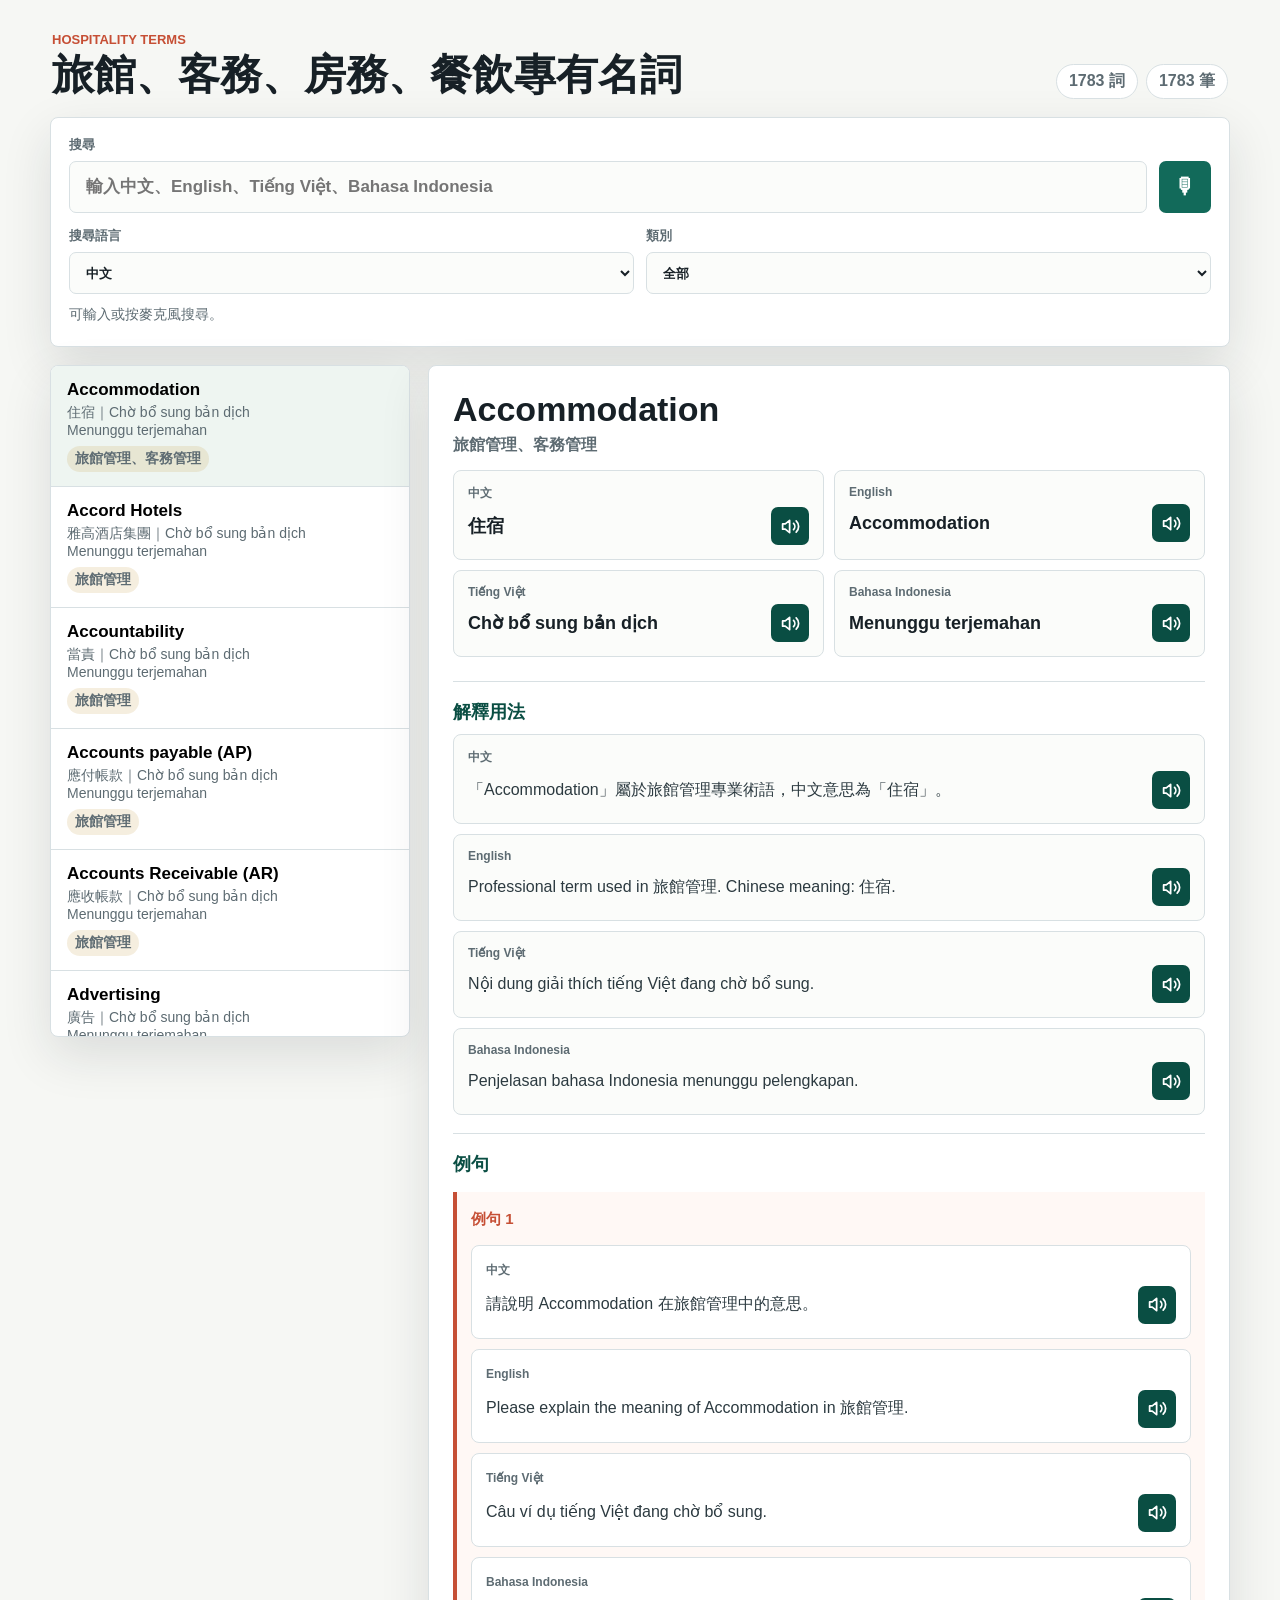
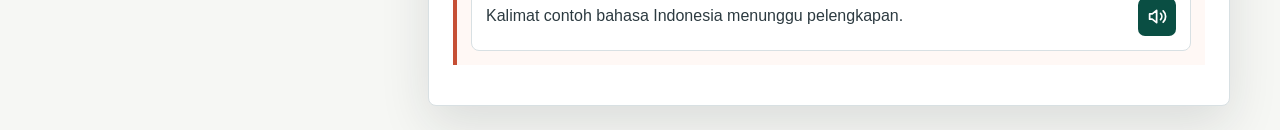
==== index.html @ dfbe57fc "Build hospitality terms learning app" ====
<!doctype html>
<html lang="zh-Hant">
  <head>
    <meta charset="utf-8">
    <meta name="viewport" content="width=device-width, initial-scale=1">
    <title>餐旅專有名詞學習 App</title>
    <link rel="stylesheet" href="styles.css">
  </head>
  <body>
    <main class="app-shell">
      <section class="workspace" aria-label="旅館專有名詞學習">
        <header class="topbar">
          <div>
            <p class="eyebrow">Hospitality Terms</p>
            <h1>旅館、客務、房務、餐飲專有名詞</h1>
          </div>
          <div class="stats" aria-label="學習統計">
            <span id="termCount">0 詞</span>
            <span id="matchCount">0 筆</span>
          </div>
        </header>

        <section class="search-panel" aria-label="搜尋與語音">
          <div class="search-row">
            <label class="search-box" for="searchInput">
              <span>搜尋</span>
              <input id="searchInput" type="search" autocomplete="off" placeholder="輸入中文、English、Tiếng Việt、Bahasa Indonesia">
            </label>
            <button id="voiceButton" class="icon-button" type="button" title="語音搜尋" aria-label="語音搜尋">🎙</button>
          </div>
          <div class="controls">
            <label>
              搜尋語言
              <select id="languageSelect">
                <option value="zh-TW">中文</option>
                <option value="en-US">English</option>
                <option value="vi-VN">Tiếng Việt</option>
                <option value="id-ID">Bahasa Indonesia</option>
              </select>
            </label>
            <label>
              類別
              <select id="categorySelect">
                <option value="all">全部</option>
              </select>
            </label>
          </div>
          <p id="statusText" class="status" role="status">可輸入或按麥克風搜尋。</p>
        </section>

        <section class="content-grid">
          <aside class="term-list" aria-label="詞彙列表">
            <div id="termList" class="list"></div>
          </aside>

          <article id="termDetail" class="detail" aria-live="polite">
            <div class="empty-state">
              <h2>選擇一個專有名詞</h2>
              <p>學生可以查詢翻譯、聽發音、看用法解釋與例句。</p>
            </div>
          </article>
        </section>
      </section>
    </main>

    <script src="app.js"></script>
  </body>
</html>
---- styles.css ----
:root {
  color-scheme: light;
  --ink: #172026;
  --muted: #5d6b72;
  --line: #d8e0e3;
  --soft: #eef5f1;
  --panel: #ffffff;
  --brand: #126a5a;
  --brand-strong: #0a4e43;
  --accent: #c64f35;
  --gold: #b8851f;
  --shadow: 0 18px 50px rgba(23, 32, 38, 0.12);
}

* {
  box-sizing: border-box;
}

body {
  margin: 0;
  min-height: 100vh;
  font-family: -apple-system, BlinkMacSystemFont, "Segoe UI", "Noto Sans TC", sans-serif;
  color: var(--ink);
  background: #f6f7f4;
}

button,
input,
select {
  font: inherit;
}

.app-shell {
  min-height: 100vh;
  padding: 24px;
}

.workspace {
  max-width: 1180px;
  margin: 0 auto;
}

.topbar {
  display: flex;
  align-items: flex-end;
  justify-content: space-between;
  gap: 20px;
  padding: 8px 2px 18px;
}

.eyebrow {
  margin: 0 0 4px;
  color: var(--accent);
  font-size: 13px;
  font-weight: 700;
  text-transform: uppercase;
}

h1,
h2,
h3,
p {
  margin-top: 0;
}

h1 {
  margin-bottom: 0;
  font-size: clamp(28px, 4vw, 42px);
  line-height: 1.15;
}

.stats {
  display: flex;
  gap: 8px;
  flex-wrap: wrap;
  justify-content: flex-end;
}

.stats span {
  display: inline-flex;
  align-items: center;
  min-height: 34px;
  padding: 6px 12px;
  border: 1px solid var(--line);
  border-radius: 999px;
  background: var(--panel);
  color: var(--muted);
  font-weight: 700;
}

.search-panel,
.detail,
.term-list {
  border: 1px solid var(--line);
  border-radius: 8px;
  background: var(--panel);
  box-shadow: var(--shadow);
}

.search-panel {
  padding: 18px;
  margin-bottom: 18px;
}

.search-row {
  display: grid;
  grid-template-columns: 1fr 52px;
  gap: 12px;
  align-items: end;
}

.search-box,
.controls label {
  display: grid;
  gap: 7px;
  color: var(--muted);
  font-size: 13px;
  font-weight: 700;
}

.search-box input,
.controls select {
  width: 100%;
  border: 1px solid var(--line);
  border-radius: 7px;
  background: #fbfcfa;
  color: var(--ink);
}

.search-box input {
  min-height: 52px;
  padding: 0 16px;
  font-size: 17px;
}

.controls select {
  min-height: 42px;
  padding: 0 12px;
}

.icon-button,
.speak-icon {
  border: 0;
  border-radius: 7px;
  background: var(--brand);
  color: #fff;
  cursor: pointer;
  font-weight: 800;
}

.icon-button {
  width: 52px;
  height: 52px;
  font-size: 22px;
}

.icon-button.listening {
  background: var(--accent);
}

.controls {
  display: grid;
  grid-template-columns: repeat(2, minmax(180px, 1fr));
  gap: 12px;
  margin-top: 14px;
}

.status {
  min-height: 22px;
  margin: 12px 0 0;
  color: var(--muted);
  font-size: 14px;
}

.content-grid {
  display: grid;
  grid-template-columns: minmax(260px, 360px) 1fr;
  gap: 18px;
  align-items: start;
}

.term-list {
  overflow: hidden;
}

.list {
  max-height: calc(100vh - 230px);
  overflow: auto;
}

.term-card {
  width: 100%;
  padding: 14px 16px;
  border: 0;
  border-bottom: 1px solid var(--line);
  background: transparent;
  text-align: left;
  cursor: pointer;
}

.term-card:hover,
.term-card.active {
  background: var(--soft);
}

.term-card strong {
  display: block;
  margin-bottom: 4px;
  font-size: 17px;
}

.term-card span {
  display: block;
  color: var(--muted);
  font-size: 14px;
}

.badge {
  display: inline-flex;
  width: fit-content;
  margin-top: 8px;
  padding: 4px 8px;
  border-radius: 999px;
  background: rgba(184, 133, 31, 0.14);
  color: #72500d;
  font-size: 12px;
  font-weight: 800;
}

.detail {
  min-height: 520px;
  padding: 24px;
}

.detail-header {
  display: grid;
  gap: 14px;
  margin-bottom: 24px;
}

.title-line {
  display: flex;
  align-items: flex-start;
  justify-content: space-between;
  gap: 16px;
}

.title-line h2 {
  margin-bottom: 6px;
  font-size: clamp(24px, 3vw, 34px);
}

.phonetic {
  color: var(--muted);
  font-weight: 700;
}

.translation-grid {
  display: grid;
  grid-template-columns: repeat(2, minmax(0, 1fr));
  gap: 10px;
}

.translation {
  padding: 14px;
  border: 1px solid var(--line);
  border-radius: 8px;
  background: #fbfcfa;
}

.translation span,
.language-row span {
  display: block;
  margin-bottom: 5px;
  color: var(--muted);
  font-size: 12px;
  font-weight: 800;
}

.translation strong {
  font-size: 18px;
}

.language-stack {
  display: grid;
  gap: 10px;
}

.language-row {
  padding: 14px;
  border: 1px solid var(--line);
  border-radius: 8px;
  background: #fbfcfa;
}

.language-row p {
  margin: 0;
  color: #2c3a40;
  line-height: 1.65;
}

.translation-line {
  display: grid;
  grid-template-columns: minmax(0, 1fr) 38px;
  gap: 10px;
  align-items: center;
}

.speak-icon {
  display: inline-grid;
  width: 38px;
  height: 38px;
  place-items: center;
  background: var(--brand-strong);
}

.speak-icon svg {
  width: 21px;
  height: 21px;
  fill: none;
  stroke: currentColor;
  stroke-linecap: round;
  stroke-linejoin: round;
  stroke-width: 2;
}

.section {
  padding-top: 18px;
  border-top: 1px solid var(--line);
}

.section + .section {
  margin-top: 18px;
}

.section h3 {
  margin-bottom: 10px;
  color: var(--brand-strong);
  font-size: 18px;
}

.section li {
  color: #2c3a40;
  line-height: 1.75;
}

.examples {
  display: grid;
  gap: 12px;
  padding: 0;
  list-style: none;
}

.example-card {
  padding: 14px;
  border-left: 4px solid var(--accent);
  background: #fff8f5;
}

.example-card h4 {
  margin: 0 0 12px;
  color: var(--accent);
  font-size: 15px;
}

.example-card .language-row {
  background: #ffffff;
}

.example-card .language-row + .language-row {
  margin-top: 10px;
}

.empty-state {
  display: grid;
  min-height: 430px;
  place-content: center;
  text-align: center;
  color: var(--muted);
}

.empty-state h2 {
  color: var(--ink);
}

@media (max-width: 820px) {
  .app-shell {
    padding: 14px;
  }

  .topbar,
  .title-line {
    align-items: flex-start;
    flex-direction: column;
  }

  .content-grid {
    grid-template-columns: 1fr;
  }

  .list {
    max-height: 280px;
  }

  .translation-grid,
  .controls {
    grid-template-columns: 1fr;
  }
}
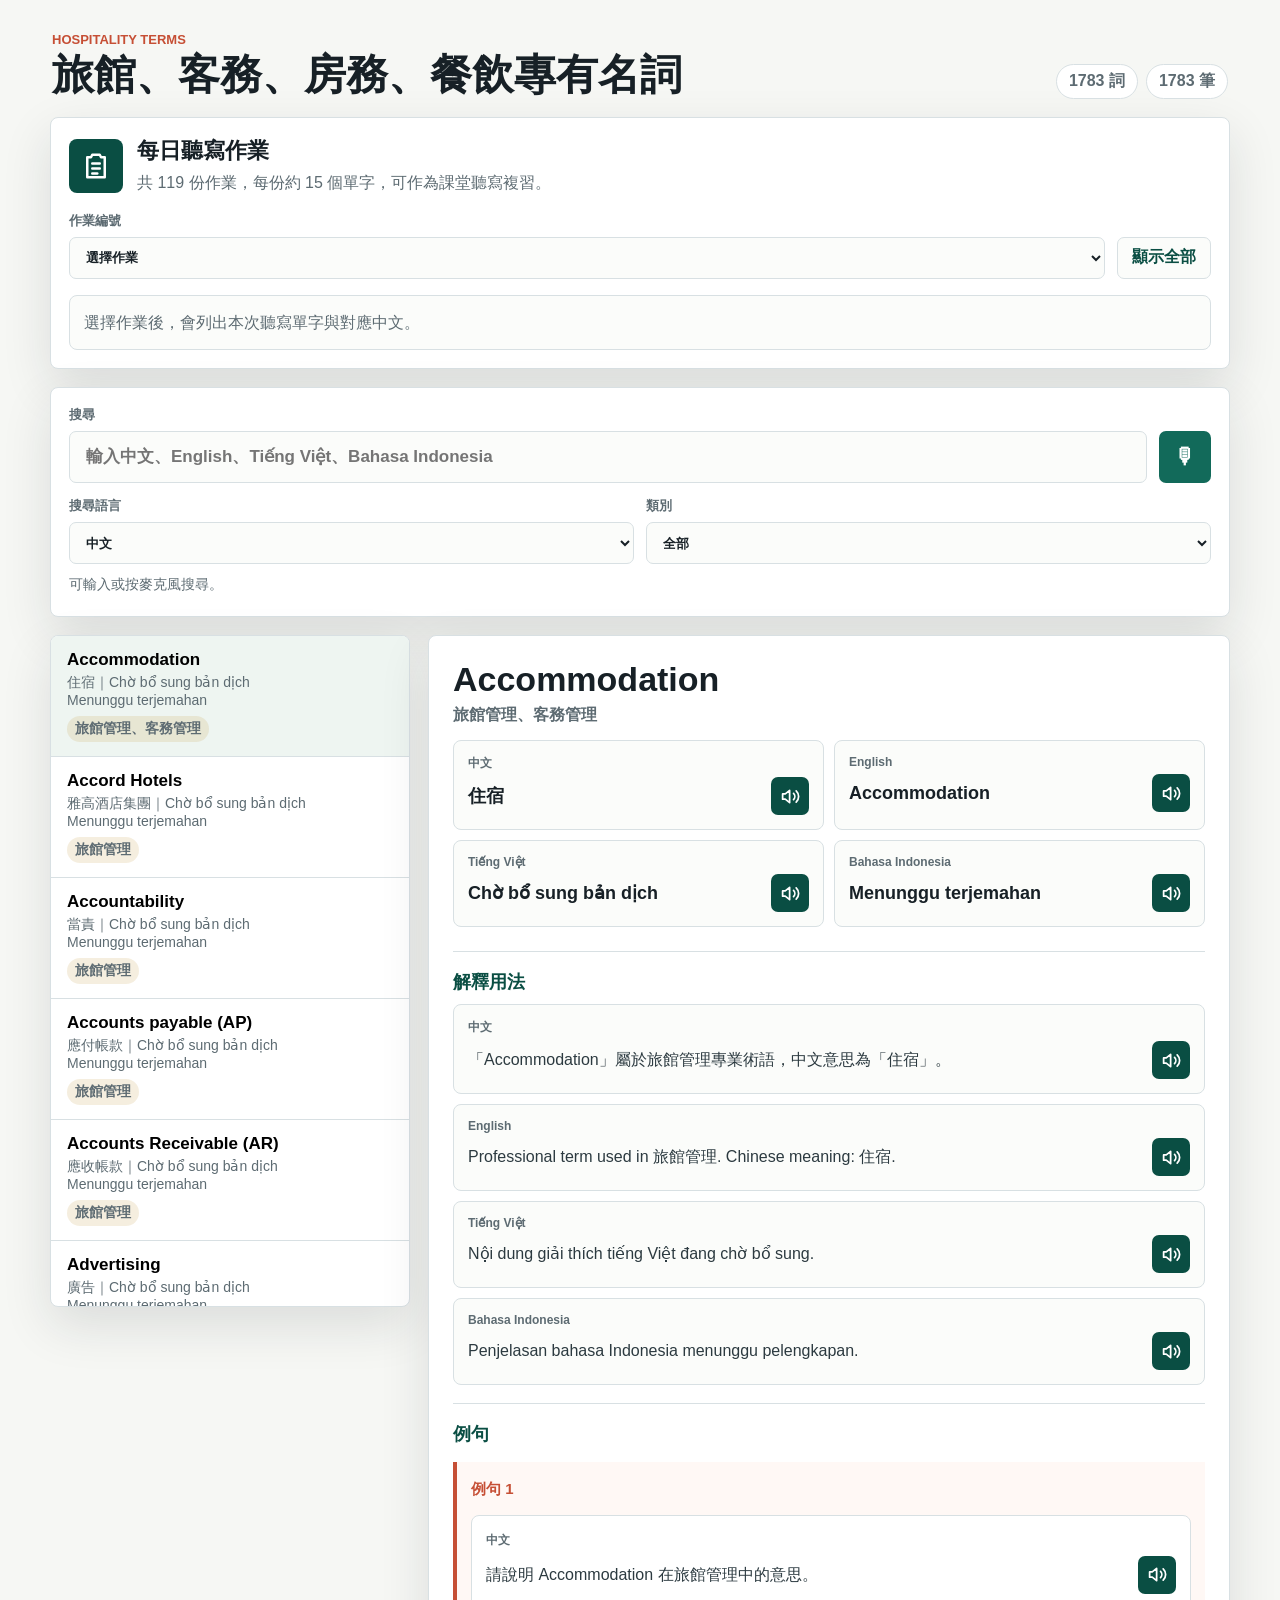
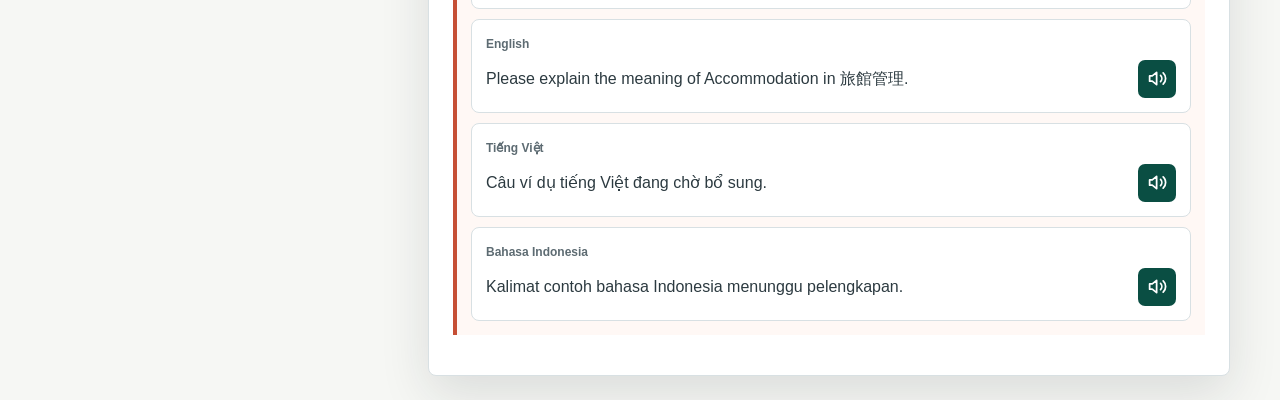
==== commit 76727f9f: "Add daily dictation assignments" ====
--- a/index.html
+++ b/index.html
@@ -19,6 +19,35 @@
             <span id="matchCount">0 筆</span>
           </div>
         </header>
+
+        <section class="assignment-panel" aria-label="每日作業">
+          <div class="assignment-heading">
+            <div class="assignment-icon" aria-hidden="true">
+              <svg viewBox="0 0 24 24">
+                <path d="M9 3h6l1 2h3v16H5V5h3l1-2Z"></path>
+                <path d="M9 10h6"></path>
+                <path d="M9 14h6"></path>
+                <path d="M9 18h4"></path>
+              </svg>
+            </div>
+            <div>
+              <h2>每日聽寫作業</h2>
+              <p id="assignmentSummary">每份約 15 個單字，老師可指定作業編號複習。</p>
+            </div>
+          </div>
+          <div class="assignment-controls">
+            <label>
+              作業編號
+              <select id="assignmentSelect">
+                <option value="">選擇作業</option>
+              </select>
+            </label>
+            <button id="clearAssignmentButton" class="secondary-button" type="button">顯示全部</button>
+          </div>
+          <div id="assignmentDetail" class="assignment-detail">
+            <p>選擇作業後，會列出本次聽寫單字與對應中文。</p>
+          </div>
+        </section>
 
         <section class="search-panel" aria-label="搜尋與語音">
           <div class="search-row">
--- a/styles.css
+++ b/styles.css
@@ -88,6 +88,7 @@
   font-weight: 700;
 }
 
+.assignment-panel,
 .search-panel,
 .detail,
 .term-list {
@@ -95,6 +96,159 @@
   border-radius: 8px;
   background: var(--panel);
   box-shadow: var(--shadow);
+}
+
+.assignment-panel {
+  display: grid;
+  gap: 16px;
+  padding: 18px;
+  margin-bottom: 18px;
+}
+
+.assignment-heading {
+  display: grid;
+  grid-template-columns: 54px 1fr;
+  gap: 14px;
+  align-items: center;
+}
+
+.assignment-heading h2 {
+  margin-bottom: 4px;
+  font-size: 22px;
+}
+
+.assignment-heading p,
+.assignment-detail p {
+  margin-bottom: 0;
+  color: var(--muted);
+  line-height: 1.6;
+}
+
+.assignment-icon {
+  display: grid;
+  width: 54px;
+  height: 54px;
+  place-items: center;
+  border-radius: 8px;
+  background: var(--brand-strong);
+  color: #fff;
+}
+
+.assignment-icon svg {
+  width: 30px;
+  height: 30px;
+  fill: none;
+  stroke: currentColor;
+  stroke-linecap: round;
+  stroke-linejoin: round;
+  stroke-width: 2;
+}
+
+.assignment-controls {
+  display: grid;
+  grid-template-columns: minmax(180px, 1fr) auto;
+  gap: 12px;
+  align-items: end;
+}
+
+.assignment-controls label {
+  display: grid;
+  gap: 7px;
+  color: var(--muted);
+  font-size: 13px;
+  font-weight: 700;
+}
+
+.assignment-controls select {
+  width: 100%;
+  min-height: 42px;
+  padding: 0 12px;
+  border: 1px solid var(--line);
+  border-radius: 7px;
+  background: #fbfcfa;
+  color: var(--ink);
+}
+
+.secondary-button {
+  min-height: 42px;
+  padding: 0 14px;
+  border: 1px solid var(--line);
+  border-radius: 7px;
+  background: #fbfcfa;
+  color: var(--brand-strong);
+  cursor: pointer;
+  font-weight: 800;
+}
+
+.assignment-detail {
+  padding: 14px;
+  border: 1px solid var(--line);
+  border-radius: 8px;
+  background: #fbfcfa;
+}
+
+.assignment-callout {
+  display: grid;
+  gap: 4px;
+  margin-bottom: 12px;
+  padding-bottom: 12px;
+  border-bottom: 1px solid var(--line);
+}
+
+.assignment-callout strong {
+  color: var(--accent);
+  font-size: 18px;
+}
+
+.assignment-terms {
+  display: grid;
+  grid-template-columns: repeat(3, minmax(0, 1fr));
+  gap: 8px;
+  margin: 0;
+  padding: 0;
+  list-style: none;
+}
+
+.assignment-terms li {
+  display: grid;
+  grid-template-columns: 30px minmax(0, 1fr);
+  gap: 8px;
+  align-items: center;
+  min-height: 48px;
+  padding: 8px;
+  border: 1px solid var(--line);
+  border-radius: 7px;
+  background: #ffffff;
+}
+
+.assignment-terms li span {
+  display: grid;
+  width: 30px;
+  height: 30px;
+  place-items: center;
+  border-radius: 999px;
+  background: var(--soft);
+  color: var(--brand-strong);
+  font-size: 12px;
+  font-weight: 900;
+}
+
+.assignment-terms li strong,
+.assignment-terms li em {
+  display: block;
+  min-width: 0;
+  overflow-wrap: anywhere;
+}
+
+.assignment-terms li strong {
+  font-size: 14px;
+}
+
+.assignment-terms li em {
+  grid-column: 2;
+  color: var(--muted);
+  font-size: 13px;
+  font-style: normal;
 }
 
 .search-panel {
@@ -403,7 +557,12 @@
   }
 
   .translation-grid,
-  .controls {
+  .controls,
+  .assignment-controls {
     grid-template-columns: 1fr;
   }
-}
+
+  .assignment-terms {
+    grid-template-columns: 1fr;
+  }
+}
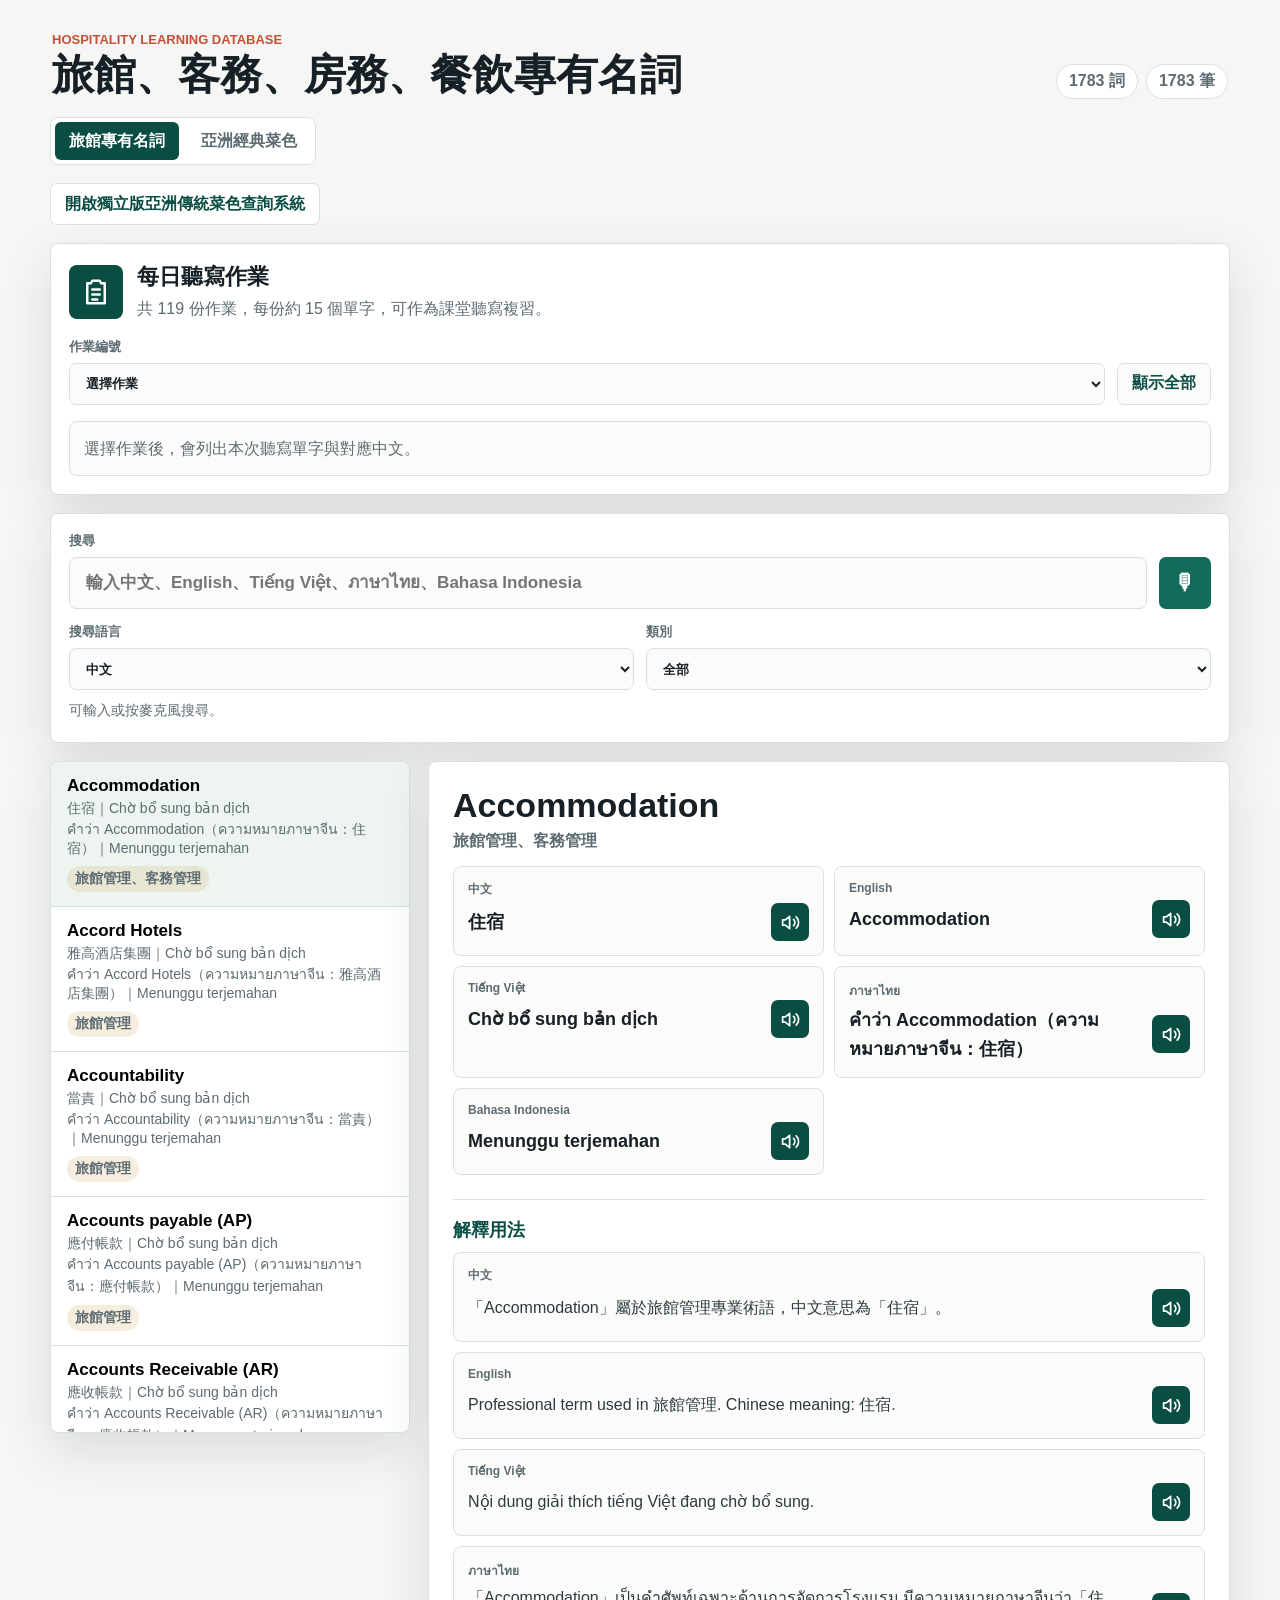
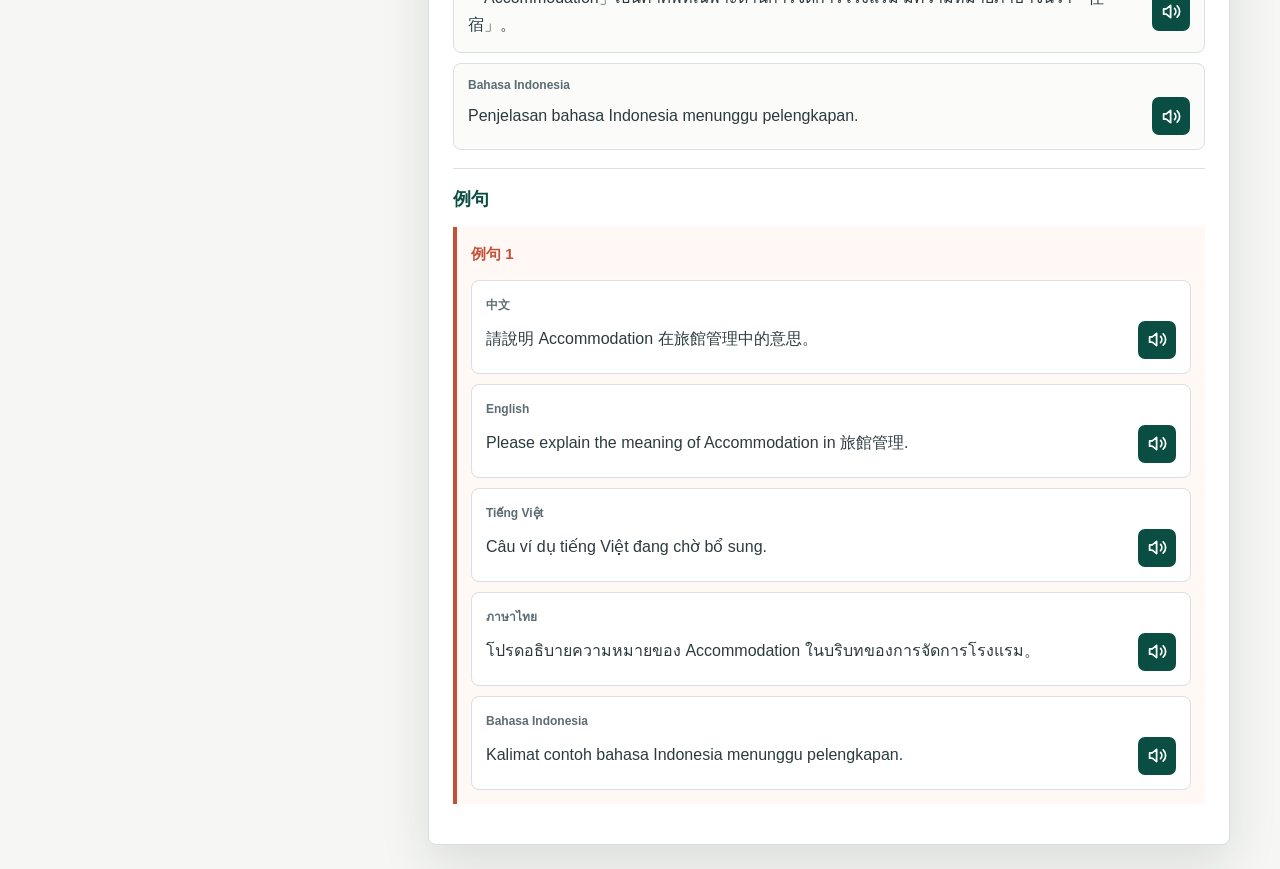
==== commit ef6f96ef: "Publish Thai hospitality terms and Asian foods pages" ====
--- a/index.html
+++ b/index.html
@@ -3,22 +3,29 @@
   <head>
     <meta charset="utf-8">
     <meta name="viewport" content="width=device-width, initial-scale=1">
-    <title>餐旅專有名詞學習 App</title>
-    <link rel="stylesheet" href="styles.css">
+    <title>餐旅專有名詞與亞洲經典菜色查詢 App</title>
+    <link rel="stylesheet" href="styles.css?v=20260605-asian-foods">
   </head>
   <body>
     <main class="app-shell">
       <section class="workspace" aria-label="旅館專有名詞學習">
         <header class="topbar">
           <div>
-            <p class="eyebrow">Hospitality Terms</p>
-            <h1>旅館、客務、房務、餐飲專有名詞</h1>
+            <p class="eyebrow">Hospitality Learning Database</p>
+            <h1 id="pageTitle">旅館、客務、房務、餐飲專有名詞</h1>
           </div>
           <div class="stats" aria-label="學習統計">
             <span id="termCount">0 詞</span>
             <span id="matchCount">0 筆</span>
           </div>
         </header>
+
+        <nav class="mode-tabs" aria-label="資料庫切換">
+          <button id="termsModeButton" class="mode-tab active" type="button">旅館專有名詞</button>
+          <button id="foodsModeButton" class="mode-tab" type="button">亞洲經典菜色</button>
+        </nav>
+
+        <a class="independent-link" href="asian-foods.html">開啟獨立版亞洲傳統菜色查詢系統</a>
 
         <section class="assignment-panel" aria-label="每日作業">
           <div class="assignment-heading">
@@ -53,7 +60,7 @@
           <div class="search-row">
             <label class="search-box" for="searchInput">
               <span>搜尋</span>
-              <input id="searchInput" type="search" autocomplete="off" placeholder="輸入中文、English、Tiếng Việt、Bahasa Indonesia">
+              <input id="searchInput" type="search" autocomplete="off" placeholder="輸入中文、English、Tiếng Việt、ภาษาไทย、Bahasa Indonesia">
             </label>
             <button id="voiceButton" class="icon-button" type="button" title="語音搜尋" aria-label="語音搜尋">🎙</button>
           </div>
@@ -64,7 +71,20 @@
                 <option value="zh-TW">中文</option>
                 <option value="en-US">English</option>
                 <option value="vi-VN">Tiếng Việt</option>
+                <option value="th-TH">ภาษาไทย</option>
                 <option value="id-ID">Bahasa Indonesia</option>
+              </select>
+            </label>
+            <label id="countryFilter" hidden>
+              國家
+              <select id="countrySelect">
+                <option value="all">全部國家</option>
+              </select>
+            </label>
+            <label id="cuisineFilter" hidden>
+              八大菜系
+              <select id="cuisineSelect">
+                <option value="all">全部菜系</option>
               </select>
             </label>
             <label>
@@ -92,6 +112,6 @@
       </section>
     </main>
 
-    <script src="app.js"></script>
+    <script src="app.js?v=20260605-asian-foods"></script>
   </body>
 </html>
--- a/styles.css
+++ b/styles.css
@@ -16,6 +16,10 @@
   box-sizing: border-box;
 }
 
+[hidden] {
+  display: none !important;
+}
+
 body {
   margin: 0;
   min-height: 100vh;
@@ -86,6 +90,47 @@
   background: var(--panel);
   color: var(--muted);
   font-weight: 700;
+}
+
+.mode-tabs {
+  display: flex;
+  gap: 8px;
+  margin: 0 0 18px;
+  padding: 4px;
+  width: fit-content;
+  border: 1px solid var(--line);
+  border-radius: 8px;
+  background: var(--panel);
+}
+
+.mode-tab {
+  min-height: 38px;
+  padding: 0 14px;
+  border: 0;
+  border-radius: 6px;
+  background: transparent;
+  color: var(--muted);
+  cursor: pointer;
+  font-weight: 900;
+}
+
+.mode-tab.active {
+  background: var(--brand-strong);
+  color: #ffffff;
+}
+
+.independent-link {
+  display: inline-flex;
+  align-items: center;
+  min-height: 42px;
+  margin: 0 0 18px;
+  padding: 0 14px;
+  border: 1px solid var(--line);
+  border-radius: 7px;
+  background: var(--panel);
+  color: var(--brand-strong);
+  font-weight: 900;
+  text-decoration: none;
 }
 
 .assignment-panel,
@@ -202,29 +247,28 @@
 
 .assignment-terms {
   display: grid;
-  grid-template-columns: repeat(3, minmax(0, 1fr));
+  grid-template-columns: repeat(2, minmax(0, 1fr));
   gap: 8px;
   margin: 0;
   padding: 0;
   list-style: none;
 }
 
-.assignment-terms li {
-  display: grid;
-  grid-template-columns: 30px minmax(0, 1fr);
-  gap: 8px;
-  align-items: center;
-  min-height: 48px;
-  padding: 8px;
+.assignment-term-card {
+  display: grid;
+  grid-template-columns: 34px minmax(0, 1fr);
+  gap: 10px;
+  align-items: start;
+  padding: 12px;
   border: 1px solid var(--line);
   border-radius: 7px;
   background: #ffffff;
 }
 
-.assignment-terms li span {
-  display: grid;
-  width: 30px;
-  height: 30px;
+.assignment-term-number {
+  display: grid;
+  width: 34px;
+  height: 34px;
   place-items: center;
   border-radius: 999px;
   background: var(--soft);
@@ -233,22 +277,55 @@
   font-weight: 900;
 }
 
-.assignment-terms li strong,
-.assignment-terms li em {
-  display: block;
+.assignment-term-body {
   min-width: 0;
+}
+
+.assignment-term-body h4 {
+  margin: 0 0 10px;
+  color: var(--ink);
+  font-size: 16px;
   overflow-wrap: anywhere;
 }
 
-.assignment-terms li strong {
-  font-size: 14px;
-}
-
-.assignment-terms li em {
-  grid-column: 2;
-  color: var(--muted);
+.assignment-language-list {
+  display: grid;
+  gap: 7px;
+}
+
+.assignment-language-row {
+  display: grid;
+  grid-template-columns: 88px minmax(0, 1fr) 34px;
+  gap: 8px;
+  align-items: center;
+  min-height: 38px;
+  padding: 7px;
+  border: 1px solid var(--line);
+  border-radius: 7px;
+  background: #fbfcfa;
+}
+
+.assignment-language-row span {
+  color: var(--muted);
+  font-size: 12px;
+  font-weight: 800;
+}
+
+.assignment-language-row strong {
+  min-width: 0;
+  color: #2c3a40;
   font-size: 13px;
-  font-style: normal;
+  overflow-wrap: anywhere;
+}
+
+.assignment-language-row .speak-icon {
+  width: 34px;
+  height: 34px;
+}
+
+.assignment-language-row .speak-icon svg {
+  width: 18px;
+  height: 18px;
 }
 
 .search-panel {
@@ -350,6 +427,10 @@
   background: transparent;
   text-align: left;
   cursor: pointer;
+}
+
+.term-card.food-card {
+  display: block;
 }
 
 .term-card:hover,
@@ -381,6 +462,35 @@
   font-weight: 800;
 }
 
+.country-chip,
+.cuisine-chip {
+  display: inline-flex;
+  width: fit-content;
+  margin-top: 8px;
+  padding: 4px 8px;
+  border-radius: 999px;
+  background: rgba(18, 106, 90, 0.12);
+  color: var(--brand-strong);
+  font-size: 12px;
+  font-weight: 900;
+}
+
+.cuisine-chip {
+  background: rgba(198, 79, 53, 0.12);
+  color: #973b27;
+}
+
+.food-chip-row {
+  display: flex;
+  flex-wrap: wrap;
+  gap: 8px;
+}
+
+.food-chip-row .country-chip,
+.food-chip-row .cuisine-chip {
+  margin-top: 0;
+}
+
 .detail {
   min-height: 520px;
   padding: 24px;
@@ -390,6 +500,43 @@
   display: grid;
   gap: 14px;
   margin-bottom: 24px;
+}
+
+.food-hero {
+  display: block;
+  margin-bottom: 24px;
+}
+
+.food-hero-body {
+  display: grid;
+  align-content: center;
+  gap: 10px;
+  min-width: 0;
+}
+
+.food-hero-body h2 {
+  margin: 0;
+  font-size: clamp(26px, 4vw, 40px);
+  line-height: 1.12;
+}
+
+.link-actions {
+  display: flex;
+  flex-wrap: wrap;
+  gap: 10px;
+  margin-top: 8px;
+}
+
+.link-actions a {
+  display: inline-flex;
+  align-items: center;
+  min-height: 40px;
+  padding: 0 13px;
+  border-radius: 7px;
+  background: var(--brand);
+  color: #ffffff;
+  font-weight: 900;
+  text-decoration: none;
 }
 
 .title-line {
@@ -525,6 +672,17 @@
   margin-top: 10px;
 }
 
+.story-text {
+  margin-bottom: 0;
+  padding: 16px;
+  border: 1px solid var(--line);
+  border-left: 4px solid var(--gold);
+  border-radius: 8px;
+  background: #fffaf0;
+  color: #2c3a40;
+  line-height: 1.8;
+}
+
 .empty-state {
   display: grid;
   min-height: 430px;
@@ -562,7 +720,19 @@
     grid-template-columns: 1fr;
   }
 
+  .mode-tabs {
+    width: 100%;
+  }
+
+  .mode-tab {
+    flex: 1;
+  }
+
   .assignment-terms {
     grid-template-columns: 1fr;
   }
-}
+
+  .assignment-language-row {
+    grid-template-columns: 74px minmax(0, 1fr) 34px;
+  }
+}
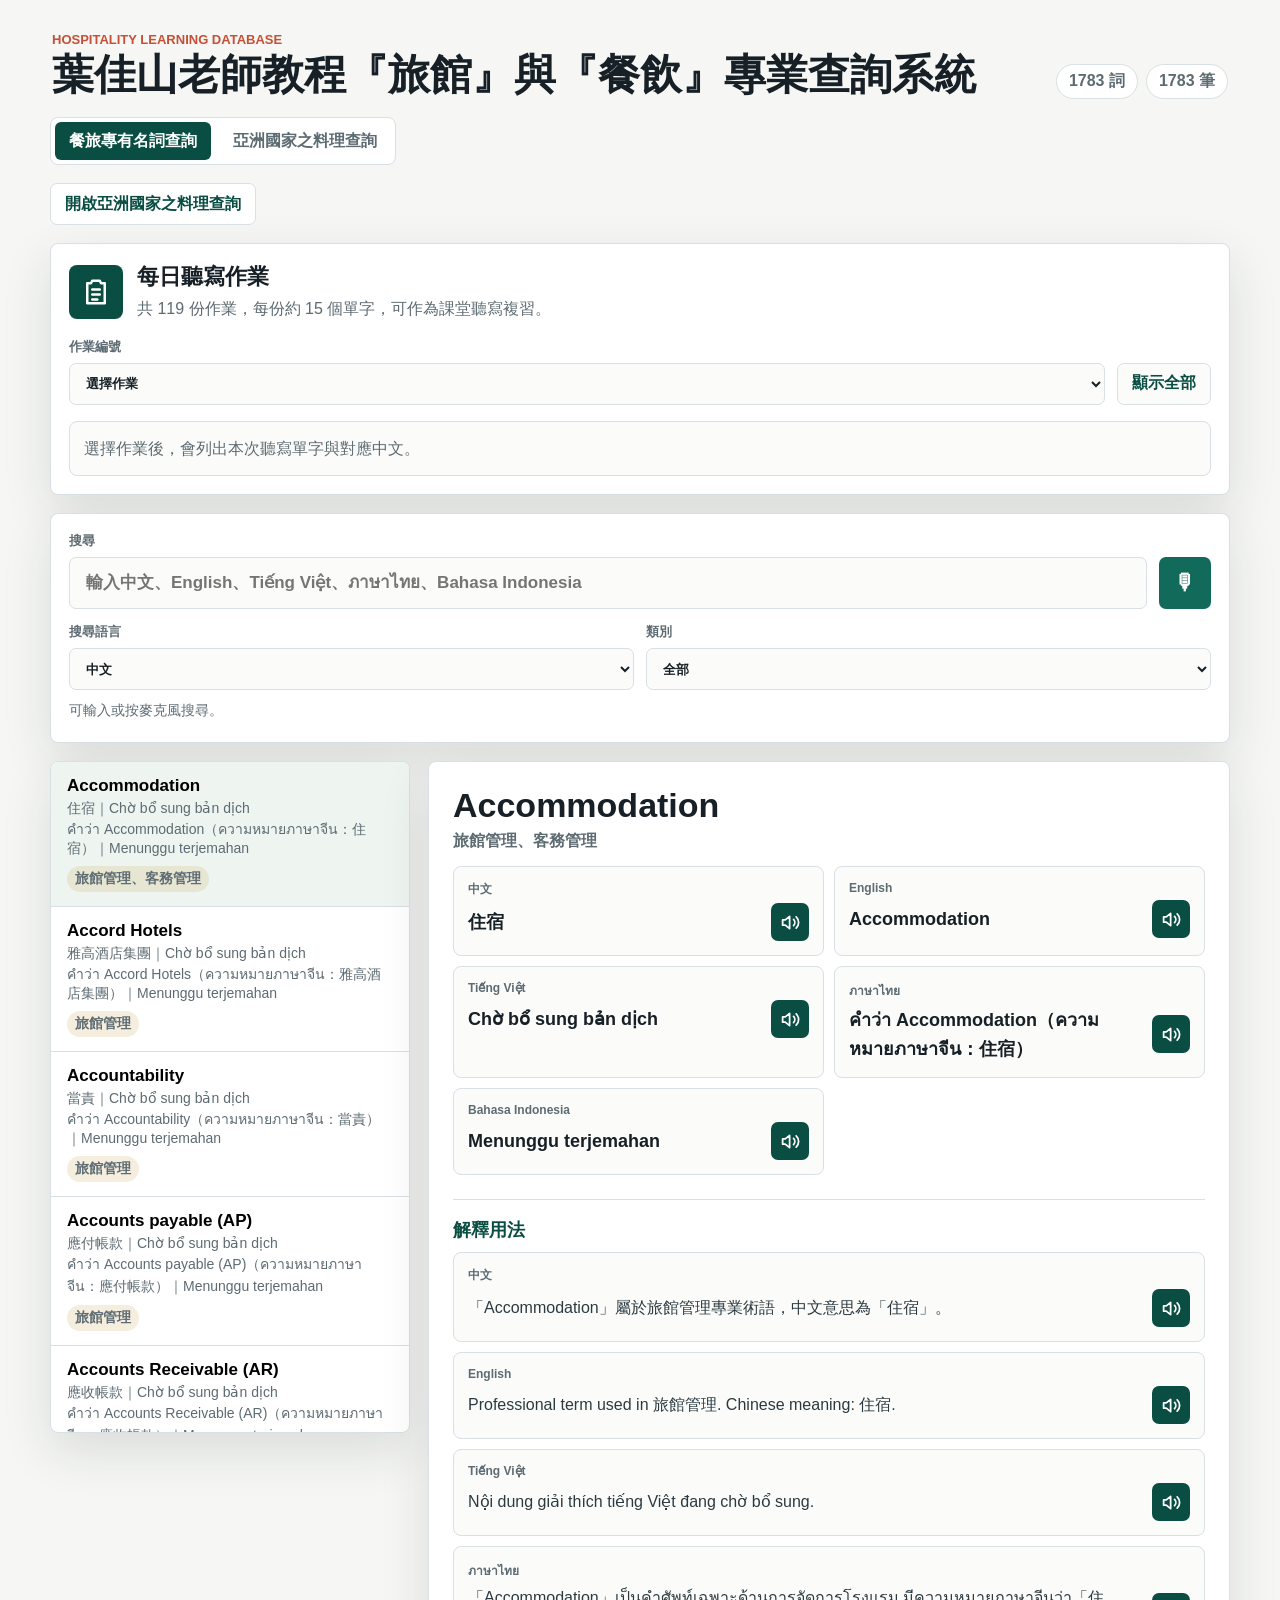
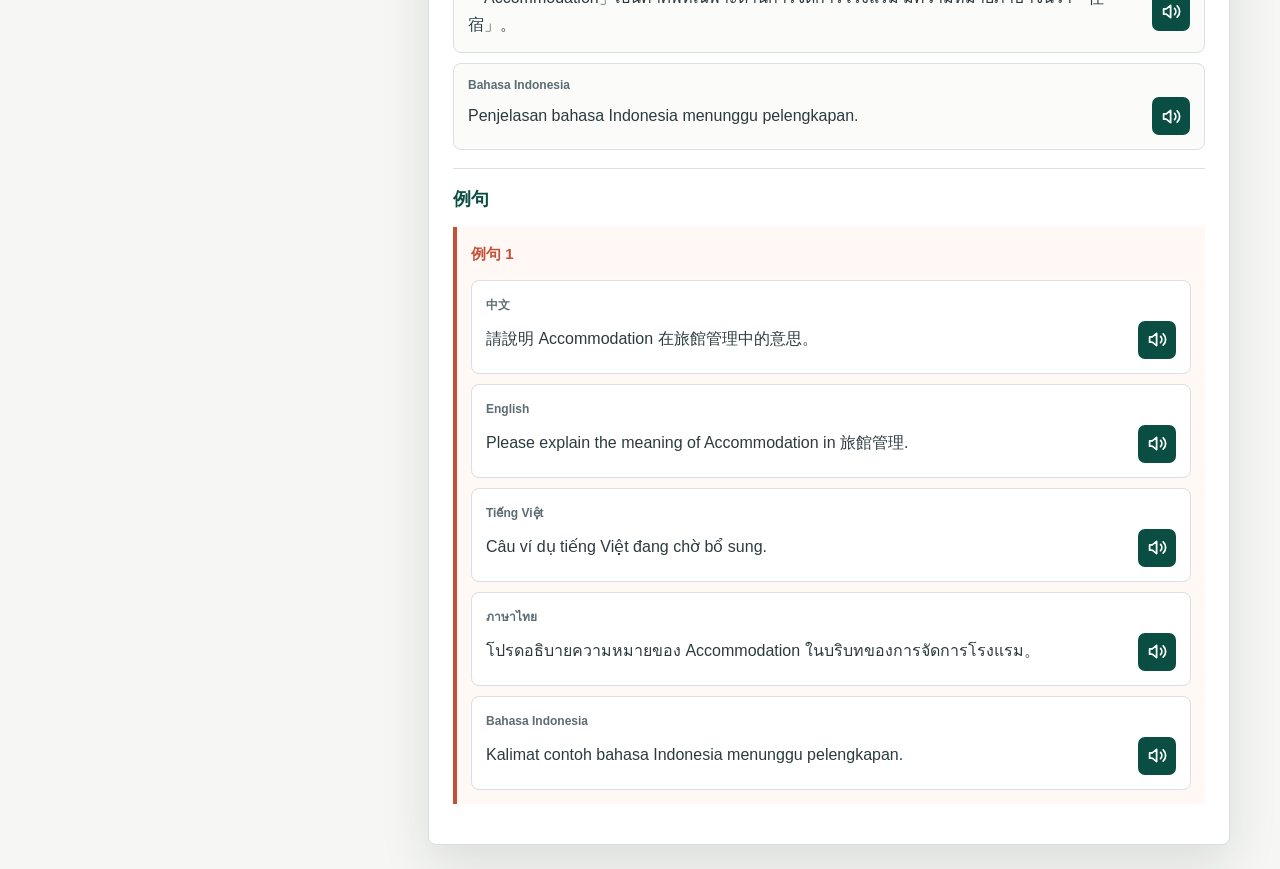
==== commit f706d475: "Rename hospitality and cuisine search sections" ====
--- a/index.html
+++ b/index.html
@@ -3,16 +3,16 @@
   <head>
     <meta charset="utf-8">
     <meta name="viewport" content="width=device-width, initial-scale=1">
-    <title>餐旅專有名詞與亞洲經典菜色查詢 App</title>
-    <link rel="stylesheet" href="styles.css?v=20260605-asian-foods">
+    <title>葉佳山老師教程『旅館』與『餐飲』專業查詢系統</title>
+    <link rel="stylesheet" href="styles.css?v=20260606-names">
   </head>
   <body>
     <main class="app-shell">
-      <section class="workspace" aria-label="旅館專有名詞學習">
+      <section class="workspace" aria-label="葉佳山老師教程『旅館』與『餐飲』專業查詢系統">
         <header class="topbar">
           <div>
             <p class="eyebrow">Hospitality Learning Database</p>
-            <h1 id="pageTitle">旅館、客務、房務、餐飲專有名詞</h1>
+            <h1 id="pageTitle">葉佳山老師教程『旅館』與『餐飲』專業查詢系統</h1>
           </div>
           <div class="stats" aria-label="學習統計">
             <span id="termCount">0 詞</span>
@@ -21,11 +21,11 @@
         </header>
 
         <nav class="mode-tabs" aria-label="資料庫切換">
-          <button id="termsModeButton" class="mode-tab active" type="button">旅館專有名詞</button>
-          <button id="foodsModeButton" class="mode-tab" type="button">亞洲經典菜色</button>
+          <button id="termsModeButton" class="mode-tab active" type="button">餐旅專有名詞查詢</button>
+          <button id="foodsModeButton" class="mode-tab" type="button">亞洲國家之料理查詢</button>
         </nav>
 
-        <a class="independent-link" href="asian-foods.html">開啟獨立版亞洲傳統菜色查詢系統</a>
+        <a class="independent-link" href="asian-foods.html">開啟亞洲國家之料理查詢</a>
 
         <section class="assignment-panel" aria-label="每日作業">
           <div class="assignment-heading">
@@ -112,6 +112,6 @@
       </section>
     </main>
 
-    <script src="app.js?v=20260605-asian-foods"></script>
+    <script src="app.js?v=20260606-names"></script>
   </body>
 </html>
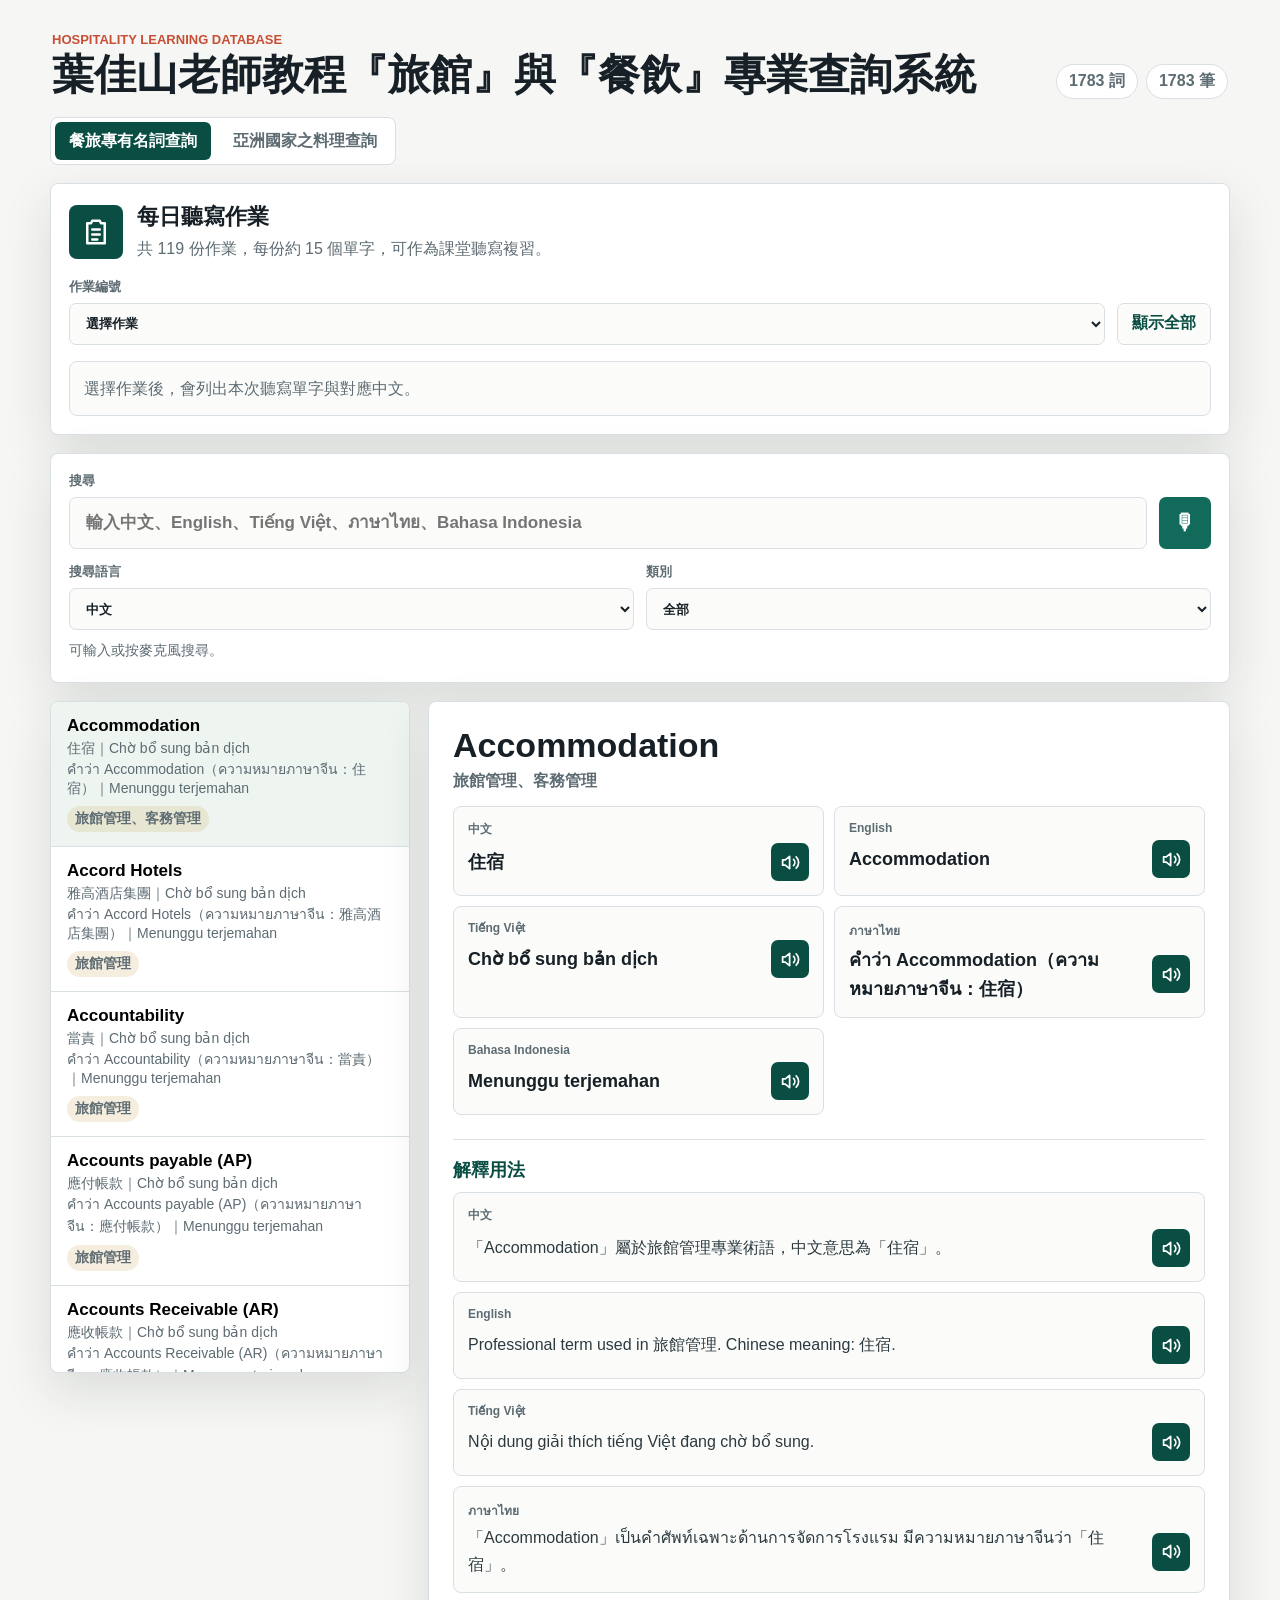
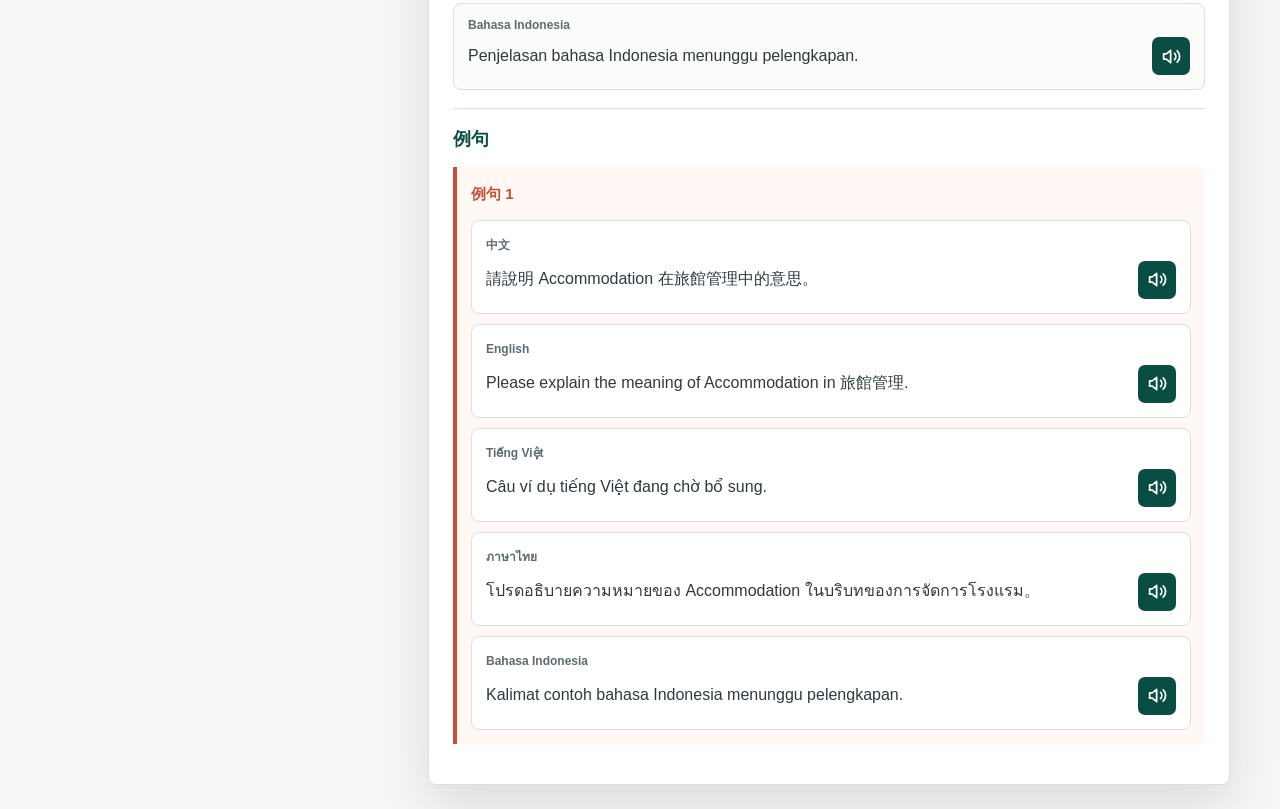
==== commit ba2e3e69: "Remove standalone cuisine link from homepage" ====
--- a/index.html
+++ b/index.html
@@ -24,8 +24,6 @@
           <button id="termsModeButton" class="mode-tab active" type="button">餐旅專有名詞查詢</button>
           <button id="foodsModeButton" class="mode-tab" type="button">亞洲國家之料理查詢</button>
         </nav>
-
-        <a class="independent-link" href="asian-foods.html">開啟亞洲國家之料理查詢</a>
 
         <section class="assignment-panel" aria-label="每日作業">
           <div class="assignment-heading">
--- a/styles.css
+++ b/styles.css
@@ -119,20 +119,6 @@
   color: #ffffff;
 }
 
-.independent-link {
-  display: inline-flex;
-  align-items: center;
-  min-height: 42px;
-  margin: 0 0 18px;
-  padding: 0 14px;
-  border: 1px solid var(--line);
-  border-radius: 7px;
-  background: var(--panel);
-  color: var(--brand-strong);
-  font-weight: 900;
-  text-decoration: none;
-}
-
 .assignment-panel,
 .search-panel,
 .detail,
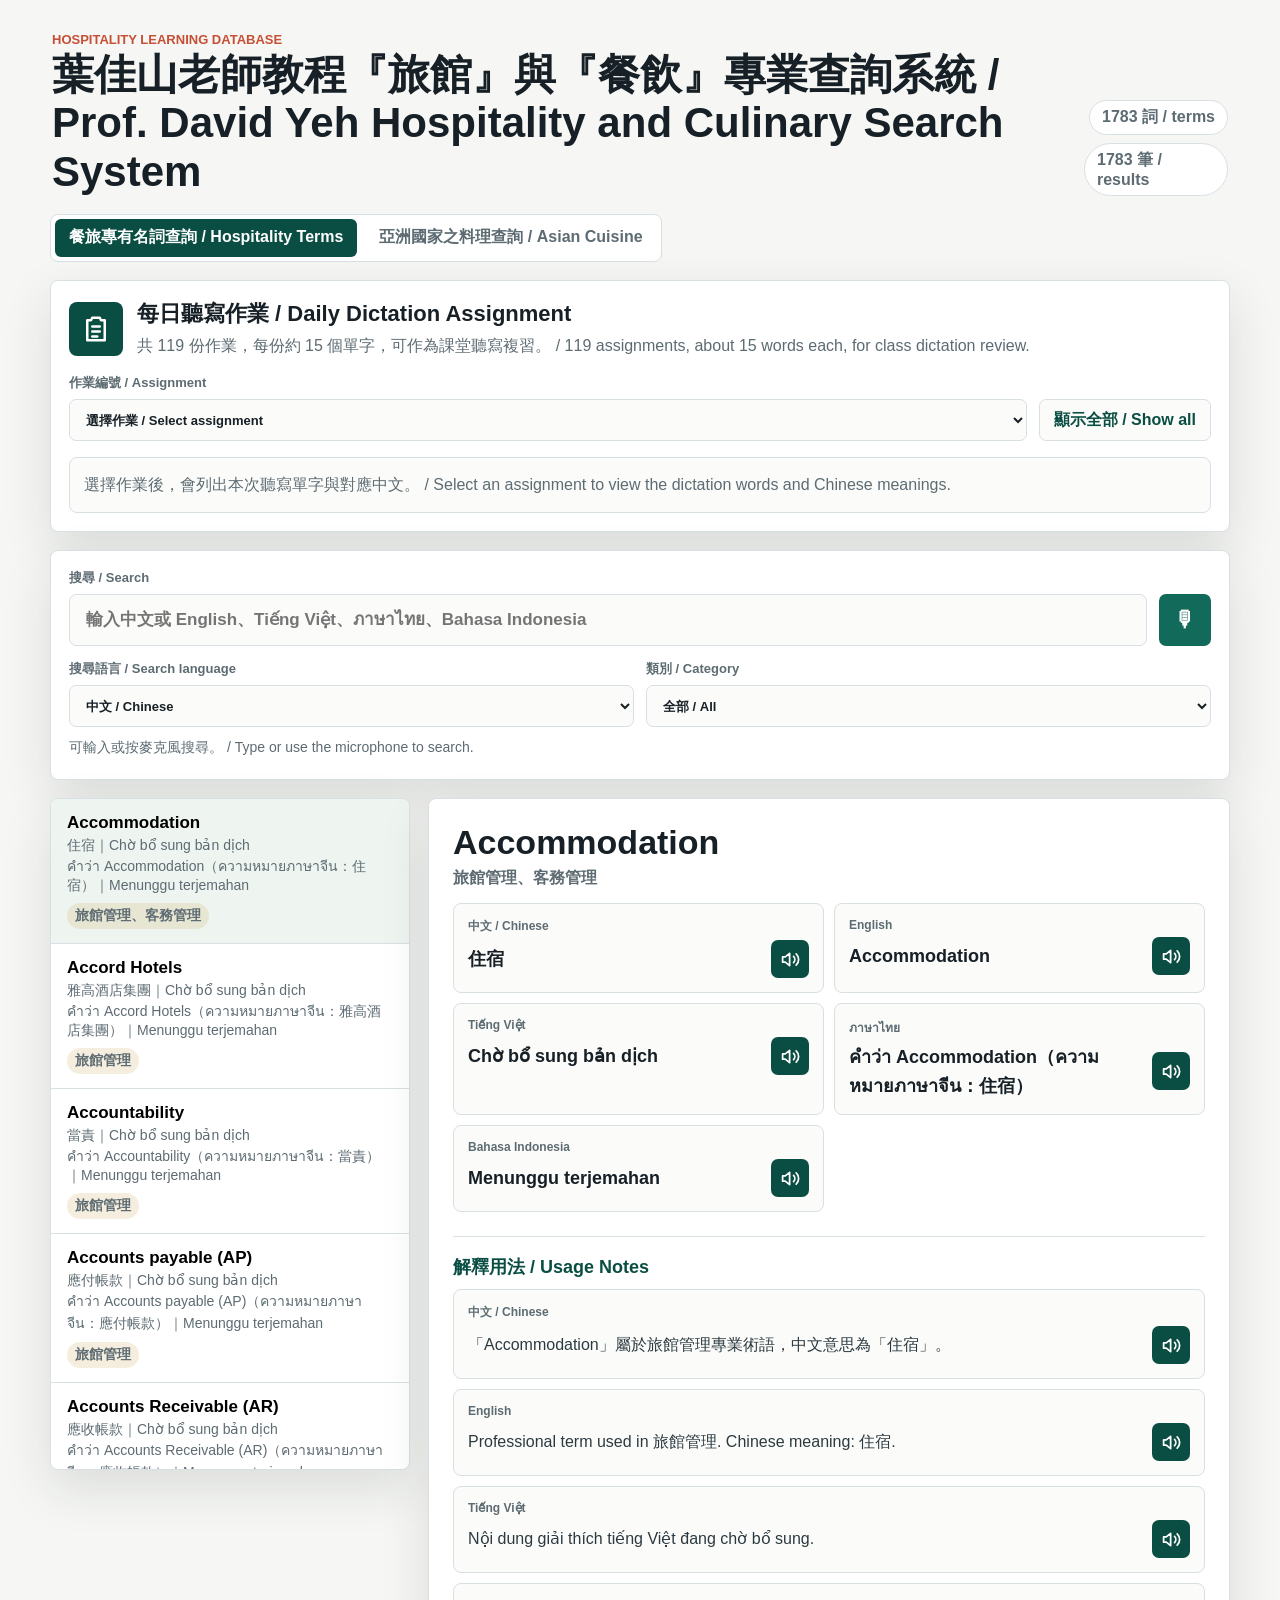
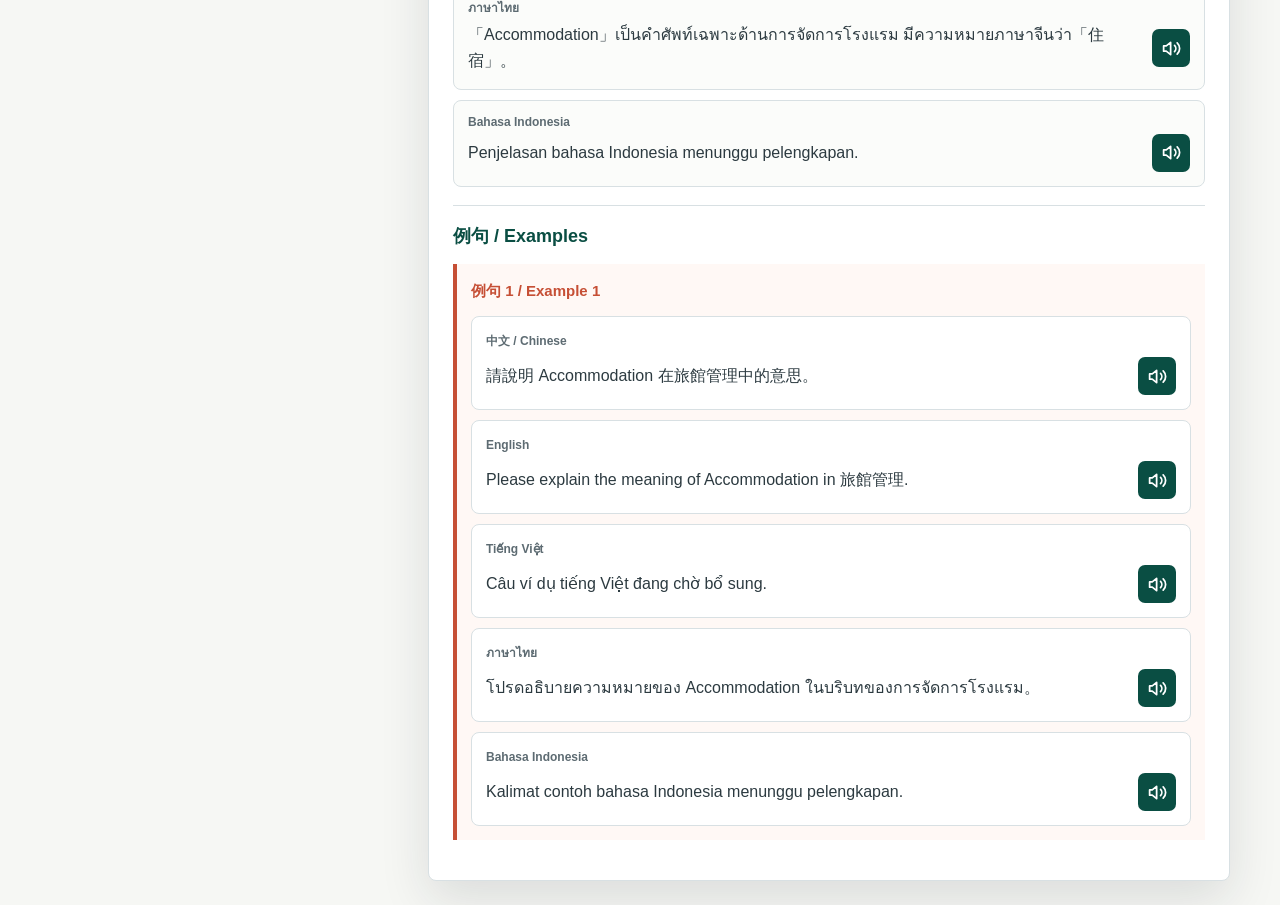
==== commit c7b3c667: "Add bilingual Chinese English homepage UI" ====
--- a/index.html
+++ b/index.html
@@ -3,29 +3,29 @@
   <head>
     <meta charset="utf-8">
     <meta name="viewport" content="width=device-width, initial-scale=1">
-    <title>葉佳山老師教程『旅館』與『餐飲』專業查詢系統</title>
-    <link rel="stylesheet" href="styles.css?v=20260606-names">
+    <title>葉佳山老師教程『旅館』與『餐飲』專業查詢系統 / Prof. David Yeh Hospitality and Culinary Search System</title>
+    <link rel="stylesheet" href="styles.css?v=20260606-bilingual">
   </head>
   <body>
     <main class="app-shell">
-      <section class="workspace" aria-label="葉佳山老師教程『旅館』與『餐飲』專業查詢系統">
+      <section class="workspace" aria-label="葉佳山老師教程『旅館』與『餐飲』專業查詢系統 / Prof. David Yeh Hospitality and Culinary Search System">
         <header class="topbar">
           <div>
             <p class="eyebrow">Hospitality Learning Database</p>
-            <h1 id="pageTitle">葉佳山老師教程『旅館』與『餐飲』專業查詢系統</h1>
+            <h1 id="pageTitle">葉佳山老師教程『旅館』與『餐飲』專業查詢系統 / Prof. David Yeh Hospitality and Culinary Search System</h1>
           </div>
-          <div class="stats" aria-label="學習統計">
+          <div class="stats" aria-label="學習統計 / Learning stats">
             <span id="termCount">0 詞</span>
             <span id="matchCount">0 筆</span>
           </div>
         </header>
 
-        <nav class="mode-tabs" aria-label="資料庫切換">
-          <button id="termsModeButton" class="mode-tab active" type="button">餐旅專有名詞查詢</button>
-          <button id="foodsModeButton" class="mode-tab" type="button">亞洲國家之料理查詢</button>
+        <nav class="mode-tabs" aria-label="資料庫切換 / Database switcher">
+          <button id="termsModeButton" class="mode-tab active" type="button">餐旅專有名詞查詢 / Hospitality Terms</button>
+          <button id="foodsModeButton" class="mode-tab" type="button">亞洲國家之料理查詢 / Asian Cuisine</button>
         </nav>
 
-        <section class="assignment-panel" aria-label="每日作業">
+        <section class="assignment-panel" aria-label="每日作業 / Daily assignment">
           <div class="assignment-heading">
             <div class="assignment-icon" aria-hidden="true">
               <svg viewBox="0 0 24 24">
@@ -36,37 +36,37 @@
               </svg>
             </div>
             <div>
-              <h2>每日聽寫作業</h2>
-              <p id="assignmentSummary">每份約 15 個單字，老師可指定作業編號複習。</p>
+              <h2>每日聽寫作業 / Daily Dictation Assignment</h2>
+              <p id="assignmentSummary">每份約 15 個單字，老師可指定作業編號複習。 / About 15 words per assignment for class review.</p>
             </div>
           </div>
           <div class="assignment-controls">
             <label>
-              作業編號
+              作業編號 / Assignment
               <select id="assignmentSelect">
-                <option value="">選擇作業</option>
+                <option value="">選擇作業 / Select assignment</option>
               </select>
             </label>
-            <button id="clearAssignmentButton" class="secondary-button" type="button">顯示全部</button>
+            <button id="clearAssignmentButton" class="secondary-button" type="button">顯示全部 / Show all</button>
           </div>
           <div id="assignmentDetail" class="assignment-detail">
-            <p>選擇作業後，會列出本次聽寫單字與對應中文。</p>
+            <p>選擇作業後，會列出本次聽寫單字與對應中文。 / Select an assignment to view the dictation words and Chinese meanings.</p>
           </div>
         </section>
 
-        <section class="search-panel" aria-label="搜尋與語音">
+        <section class="search-panel" aria-label="搜尋與語音 / Search and voice">
           <div class="search-row">
             <label class="search-box" for="searchInput">
-              <span>搜尋</span>
-              <input id="searchInput" type="search" autocomplete="off" placeholder="輸入中文、English、Tiếng Việt、ภาษาไทย、Bahasa Indonesia">
+              <span>搜尋 / Search</span>
+              <input id="searchInput" type="search" autocomplete="off" placeholder="輸入中文或 English、Tiếng Việt、ภาษาไทย、Bahasa Indonesia">
             </label>
-            <button id="voiceButton" class="icon-button" type="button" title="語音搜尋" aria-label="語音搜尋">🎙</button>
+            <button id="voiceButton" class="icon-button" type="button" title="語音搜尋 / Voice search" aria-label="語音搜尋 / Voice search">🎙</button>
           </div>
           <div class="controls">
             <label>
-              搜尋語言
+              搜尋語言 / Search language
               <select id="languageSelect">
-                <option value="zh-TW">中文</option>
+                <option value="zh-TW">中文 / Chinese</option>
                 <option value="en-US">English</option>
                 <option value="vi-VN">Tiếng Việt</option>
                 <option value="th-TH">ภาษาไทย</option>
@@ -74,42 +74,42 @@
               </select>
             </label>
             <label id="countryFilter" hidden>
-              國家
+              國家 / Country
               <select id="countrySelect">
-                <option value="all">全部國家</option>
+                <option value="all">全部國家 / All countries</option>
               </select>
             </label>
             <label id="cuisineFilter" hidden>
-              八大菜系
+              八大菜系 / Chinese cuisines
               <select id="cuisineSelect">
-                <option value="all">全部菜系</option>
+                <option value="all">全部菜系 / All cuisines</option>
               </select>
             </label>
             <label>
-              類別
+              類別 / Category
               <select id="categorySelect">
-                <option value="all">全部</option>
+                <option value="all">全部 / All</option>
               </select>
             </label>
           </div>
-          <p id="statusText" class="status" role="status">可輸入或按麥克風搜尋。</p>
+          <p id="statusText" class="status" role="status">可輸入或按麥克風搜尋。 / Type or use the microphone to search.</p>
         </section>
 
         <section class="content-grid">
-          <aside class="term-list" aria-label="詞彙列表">
+          <aside class="term-list" aria-label="詞彙列表 / Term list">
             <div id="termList" class="list"></div>
           </aside>
 
           <article id="termDetail" class="detail" aria-live="polite">
             <div class="empty-state">
-              <h2>選擇一個專有名詞</h2>
-              <p>學生可以查詢翻譯、聽發音、看用法解釋與例句。</p>
+              <h2>選擇一個專有名詞 / Select a term</h2>
+              <p>學生可以查詢翻譯、聽發音、看用法解釋與例句。 / Students can view translations, pronunciation, usage notes, and examples.</p>
             </div>
           </article>
         </section>
       </section>
     </main>
 
-    <script src="app.js?v=20260606-names"></script>
+    <script src="app.js?v=20260606-bilingual"></script>
   </body>
 </html>
